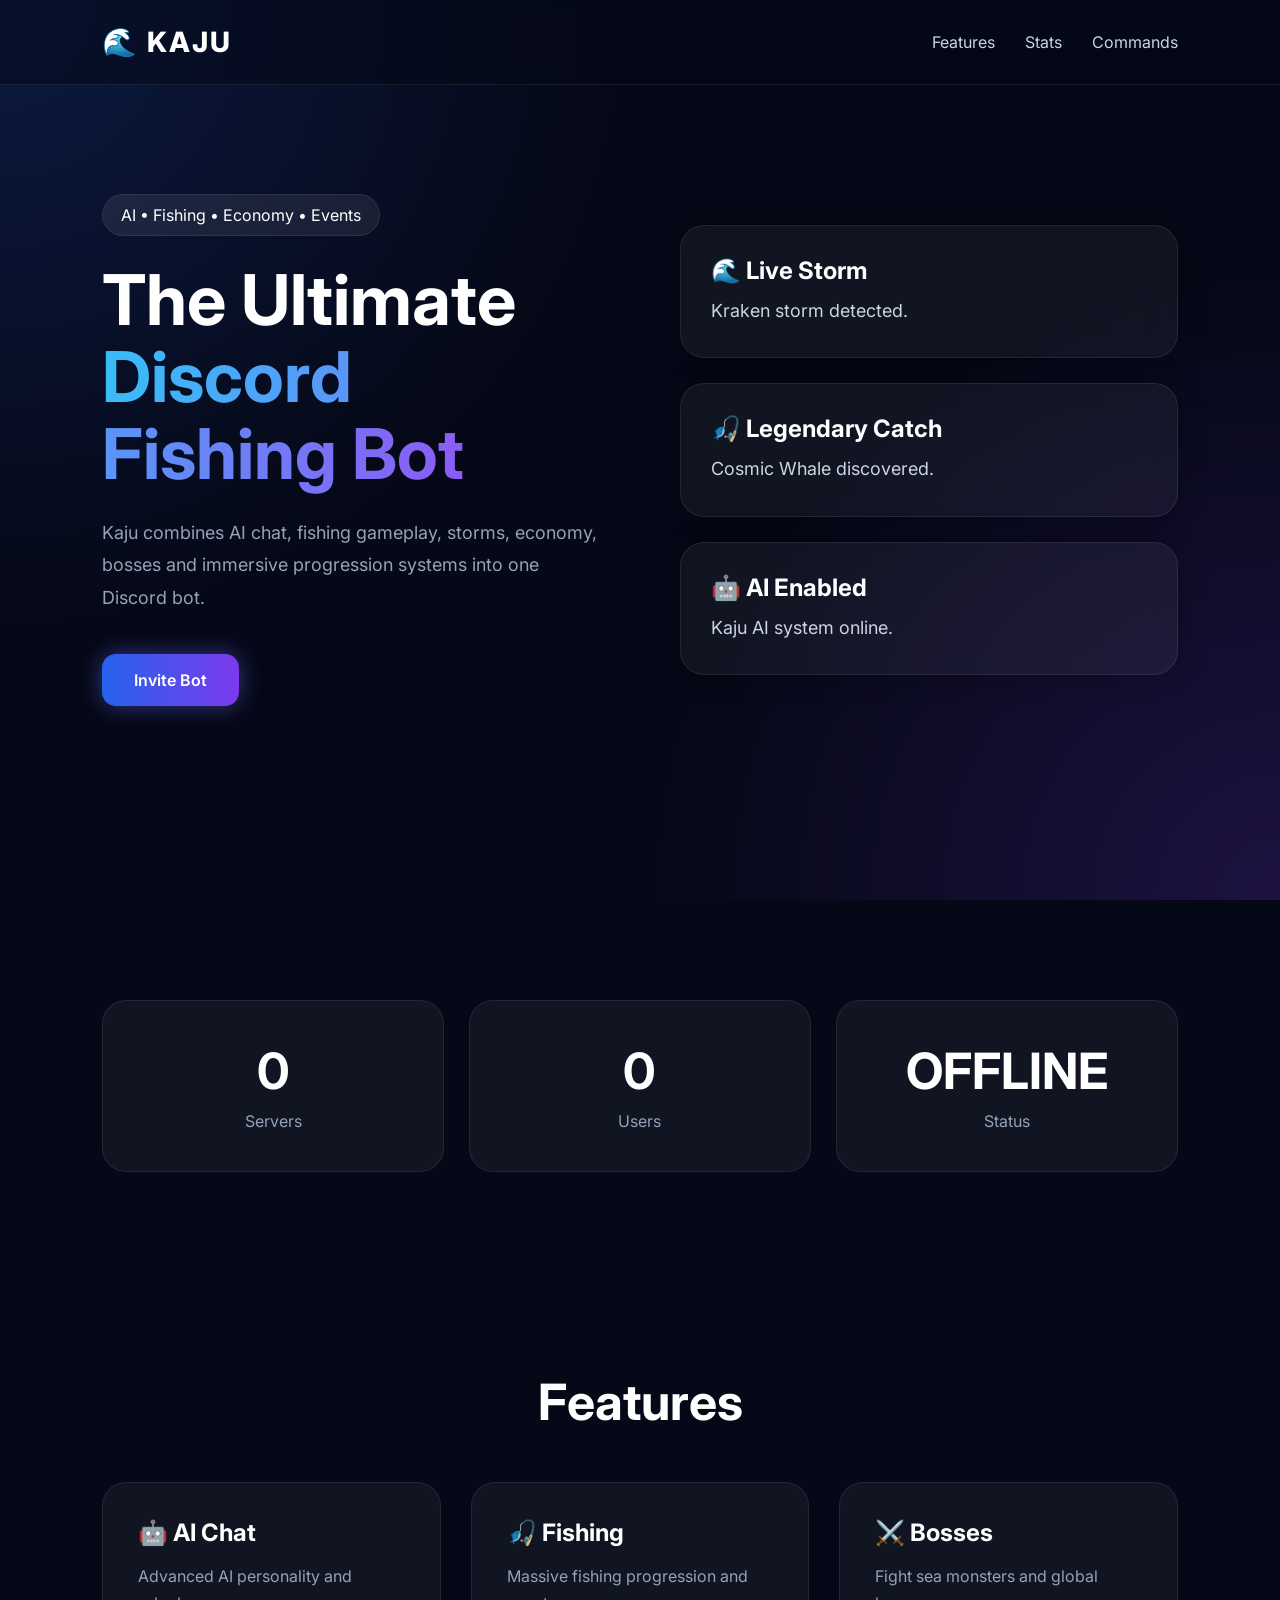
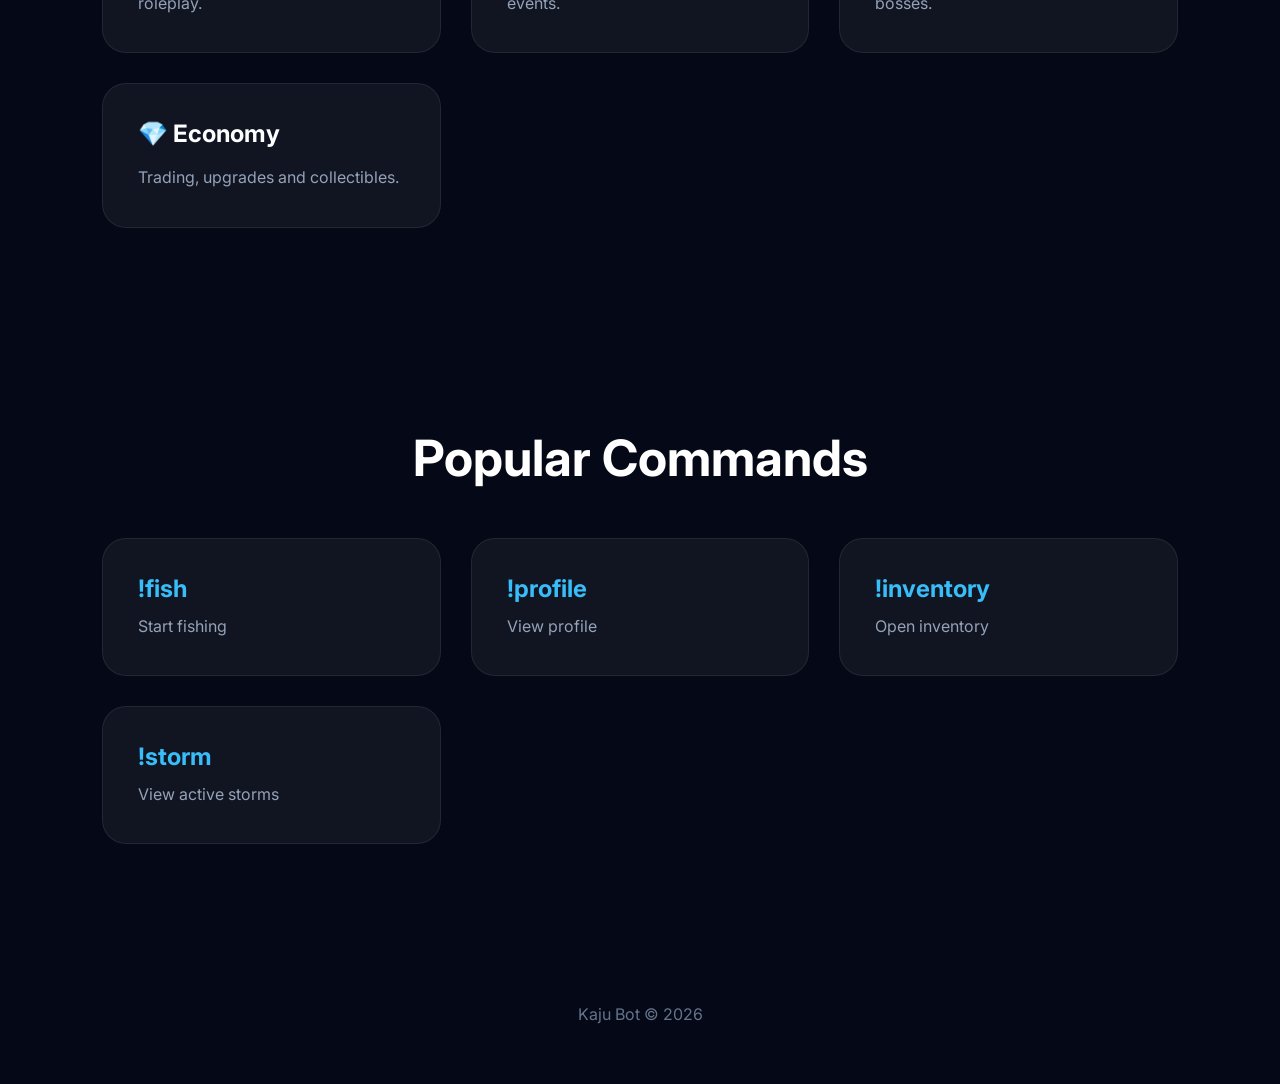
==== index.html @ e1eefea7 "Add files via upload" ====
<!DOCTYPE html>
<html lang="en">

<head>
  <meta charset="UTF-8" />
  <meta name="viewport" content="width=device-width, initial-scale=1.0" />

  <title>Kaju Bot</title>

  <link rel="stylesheet" href="style.css" />

  <link rel="preconnect" href="https://fonts.googleapis.com">
  <link rel="preconnect" href="https://fonts.gstatic.com" crossorigin>

  <link href="https://fonts.googleapis.com/css2?family=Inter:wght@300;400;500;600;700;800&display=swap" rel="stylesheet">
</head>

<body>

  <div class="bg"></div>

  <header>

    <div class="logo">
      🌊 KAJU
    </div>

    <nav>
      <a href="#features">Features</a>
      <a href="#stats">Stats</a>
      <a href="#commands">Commands</a>
    </nav>

  </header>

  <section class="hero">

    <div class="hero-left">

      <div class="tag">
        AI • Fishing • Economy • Events
      </div>

      <h1>
        The Ultimate
        <span>Discord Fishing Bot</span>
      </h1>

      <p>
        Kaju combines AI chat, fishing gameplay,
        storms, economy, bosses and immersive
        progression systems into one Discord bot.
      </p>

      <div class="buttons">

        <a class="invite-btn"
          href="https://discord.com/oauth2/authorize?client_id=1500005768932622487&permissions=8&integration_type=0&scope=bot+applications.commands"
          target="_blank">

          Invite Bot

        </a>

      </div>

    </div>

    <div class="hero-right">

      <div class="glass-card floating">
        <h3>🌊 Live Storm</h3>
        <p>Kraken storm detected.</p>
      </div>

      <div class="glass-card floating delay">
        <h3>🎣 Legendary Catch</h3>
        <p>Cosmic Whale discovered.</p>
      </div>

      <div class="glass-card floating slow">
        <h3>🤖 AI Enabled</h3>
        <p>Kaju AI system online.</p>
      </div>

    </div>

  </section>

  <section class="stats" id="stats">

    <div class="stat-card">
      <h2 id="servers">0</h2>
      <p>Servers</p>
    </div>

    <div class="stat-card">
      <h2 id="users">0</h2>
      <p>Users</p>
    </div>

    <div class="stat-card">
      <h2 id="online">OFFLINE</h2>
      <p>Status</p>
    </div>

  </section>

  <section class="features" id="features">

    <h2>Features</h2>

    <div class="feature-grid">

      <div class="feature-card">
        <h3>🤖 AI Chat</h3>
        <p>Advanced AI personality and roleplay.</p>
      </div>

      <div class="feature-card">
        <h3>🎣 Fishing</h3>
        <p>Massive fishing progression and events.</p>
      </div>

      <div class="feature-card">
        <h3>⚔️ Bosses</h3>
        <p>Fight sea monsters and global bosses.</p>
      </div>

      <div class="feature-card">
        <h3>💎 Economy</h3>
        <p>Trading, upgrades and collectibles.</p>
      </div>

    </div>

  </section>

  <section class="commands" id="commands">

    <h2>Popular Commands</h2>

    <div class="command-grid">

      <div class="command-card">
        <span>!fish</span>
        <p>Start fishing</p>
      </div>

      <div class="command-card">
        <span>!profile</span>
        <p>View profile</p>
      </div>

      <div class="command-card">
        <span>!inventory</span>
        <p>Open inventory</p>
      </div>

      <div class="command-card">
        <span>!storm</span>
        <p>View active storms</p>
      </div>

    </div>

  </section>

  <footer>
    <p>Kaju Bot © 2026</p>
  </footer>

  <script src="script.js"></script>

</body>
</html>
---- style.css ----
*{
  margin:0;
  padding:0;
  box-sizing:border-box;
}

html{
  scroll-behavior:smooth;
}

body{
  font-family:'Inter',sans-serif;
  background:#050816;
  color:white;
  overflow-x:hidden;
}

.bg{
  position:fixed;
  width:100%;
  height:100%;
  background:
    radial-gradient(circle at top left,#2563eb33,transparent 40%),
    radial-gradient(circle at bottom right,#7c3aed33,transparent 40%),
    #050816;
  z-index:-1;
}

header{
  display:flex;
  justify-content:space-between;
  align-items:center;
  padding:25px 8%;
  position:fixed;
  width:100%;
  top:0;
  backdrop-filter:blur(12px);
  background:rgba(5,8,22,0.5);
  z-index:100;
  border-bottom:1px solid rgba(255,255,255,0.08);
}

.logo{
  font-size:28px;
  font-weight:800;
  letter-spacing:2px;
}

nav{
  display:flex;
  gap:30px;
}

nav a{
  color:#cbd5e1;
  text-decoration:none;
  transition:0.3s;
}

nav a:hover{
  color:white;
}

.hero{
  min-height:100vh;
  display:grid;
  grid-template-columns:1fr 1fr;
  align-items:center;
  padding:0 8%;
  gap:80px;
}

.tag{
  display:inline-block;
  padding:10px 18px;
  border-radius:999px;
  background:rgba(255,255,255,0.08);
  margin-bottom:25px;
  border:1px solid rgba(255,255,255,0.08);
}

.hero h1{
  font-size:70px;
  margin-bottom:25px;
  line-height:1.1;
}

.hero h1 span{
  background:linear-gradient(90deg,#38bdf8,#8b5cf6);
  -webkit-background-clip:text;
  -webkit-text-fill-color:transparent;
}

.hero p{
  color:#94a3b8;
  line-height:1.8;
  font-size:18px;
  max-width:650px;
}

.buttons{
  margin-top:40px;
}

.invite-btn{
  background:linear-gradient(90deg,#2563eb,#7c3aed);
  color:white;
  text-decoration:none;
  padding:16px 32px;
  border-radius:14px;
  display:inline-block;
  font-weight:600;
  transition:0.3s;
  box-shadow:0 0 25px rgba(99,102,241,0.5);
}

.invite-btn:hover{
  transform:translateY(-5px);
}

.hero-right{
  display:flex;
  flex-direction:column;
  gap:25px;
}

.glass-card{
  background:rgba(255,255,255,0.05);
  border:1px solid rgba(255,255,255,0.08);
  backdrop-filter:blur(14px);
  padding:30px;
  border-radius:24px;
  box-shadow:0 0 30px rgba(0,0,0,0.3);
}

.glass-card h3{
  margin-bottom:10px;
  font-size:24px;
}

.glass-card p{
  color:#cbd5e1;
}

.floating{
  animation:float 5s ease-in-out infinite;
}

.delay{
  animation-delay:1s;
}

.slow{
  animation-delay:2s;
}

@keyframes float{
  0%{transform:translateY(0)}
  50%{transform:translateY(-12px)}
  100%{transform:translateY(0)}
}

.stats{
  display:grid;
  grid-template-columns:repeat(3,1fr);
  gap:25px;
  padding:100px 8%;
}

.stat-card{
  background:rgba(255,255,255,0.05);
  padding:40px;
  border-radius:24px;
  text-align:center;
  border:1px solid rgba(255,255,255,0.08);
}

.stat-card h2{
  font-size:50px;
  margin-bottom:10px;
}

.stat-card p{
  color:#94a3b8;
}

.features,
.commands{
  padding:100px 8%;
}

.features h2,
.commands h2{
  text-align:center;
  font-size:50px;
  margin-bottom:50px;
}

.feature-grid,
.command-grid{
  display:grid;
  grid-template-columns:repeat(auto-fit,minmax(250px,1fr));
  gap:30px;
}

.feature-card,
.command-card{
  background:rgba(255,255,255,0.05);
  padding:35px;
  border-radius:24px;
  border:1px solid rgba(255,255,255,0.08);
  transition:0.3s;
}

.feature-card:hover,
.command-card:hover{
  transform:translateY(-8px);
  border-color:#60a5fa;
}

.feature-card h3{
  margin-bottom:16px;
  font-size:24px;
}

.feature-card p,
.command-card p{
  color:#94a3b8;
  line-height:1.7;
}

.command-card span{
  color:#38bdf8;
  font-size:24px;
  font-weight:700;
  display:block;
  margin-bottom:10px;
}

footer{
  text-align:center;
  padding:60px;
  color:#64748b;
}

@media(max-width:900px){

  .hero{
    grid-template-columns:1fr;
    padding-top:140px;
  }

  .stats{
    grid-template-columns:1fr;
  }

  nav{
    display:none;
  }

  .hero h1{
    font-size:52px;
  }
}

@media(max-width:600px){

  .hero h1{
    font-size:42px;
  }
}
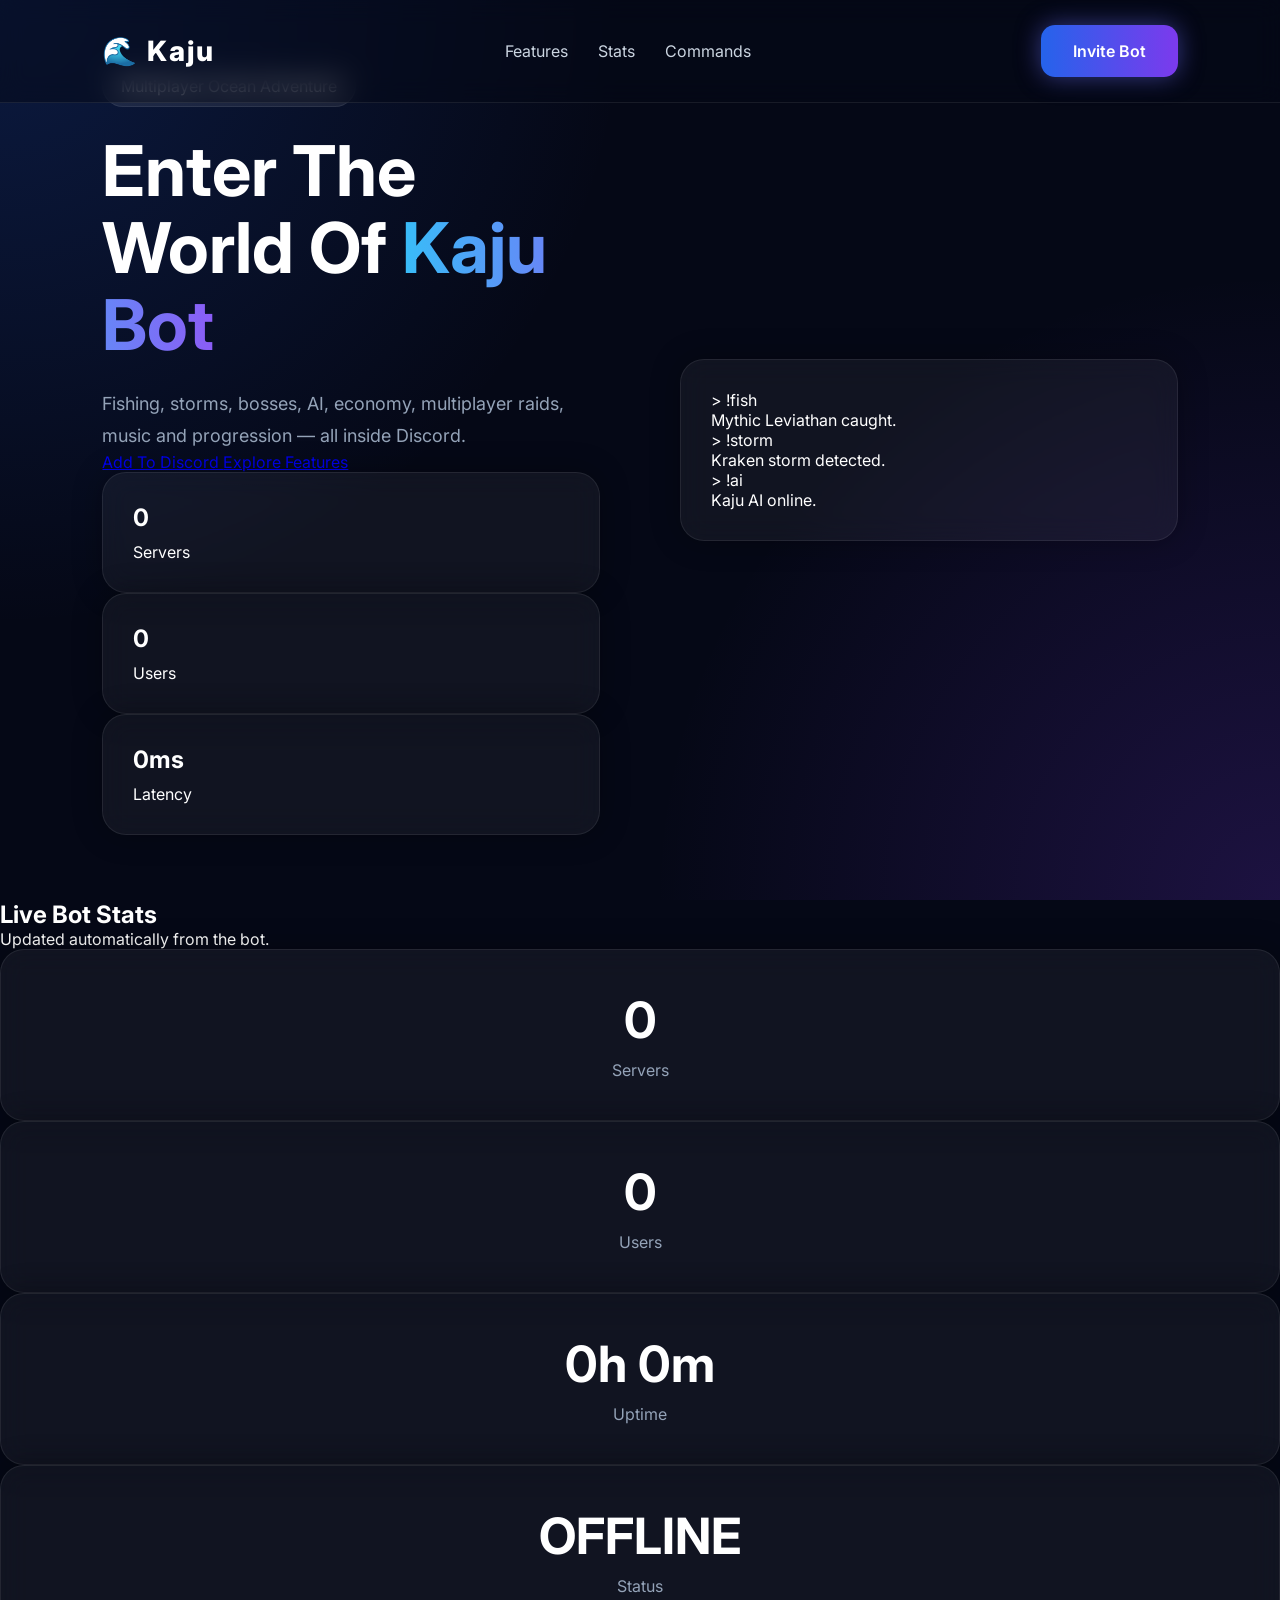
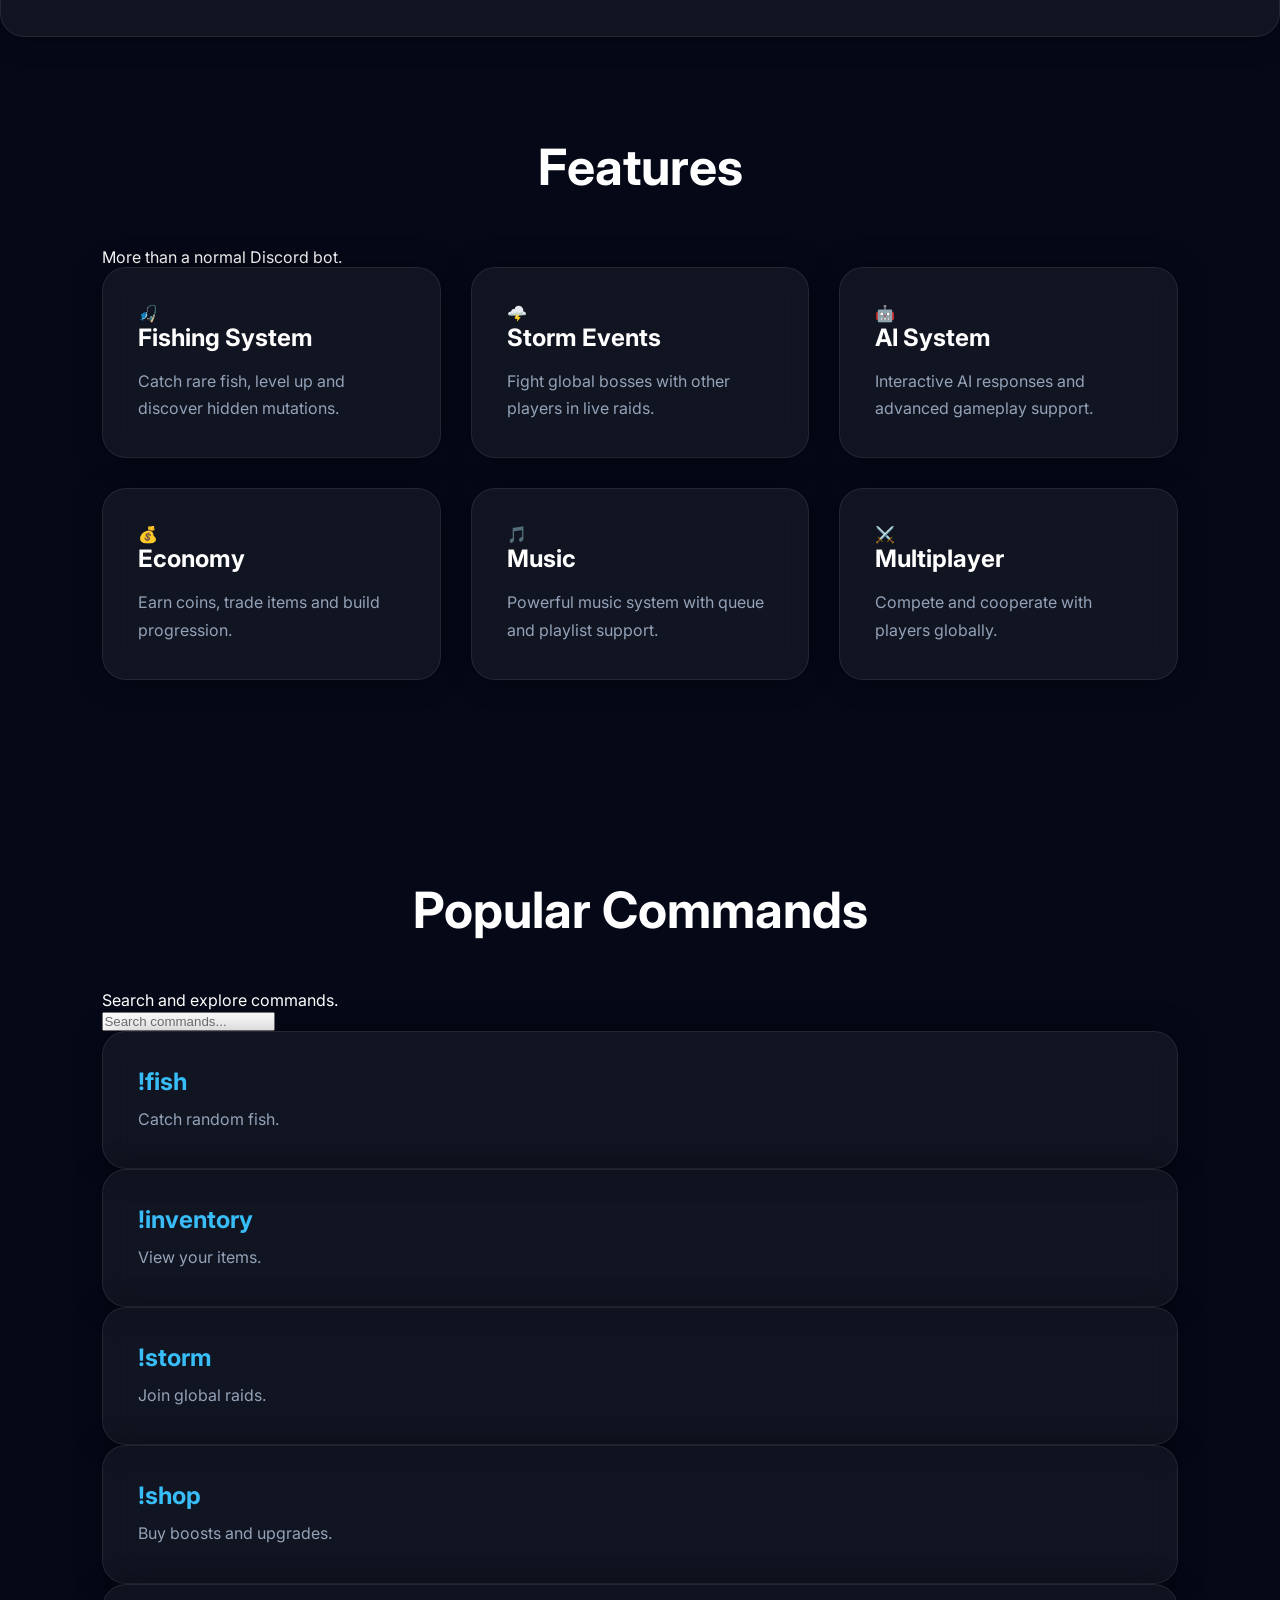
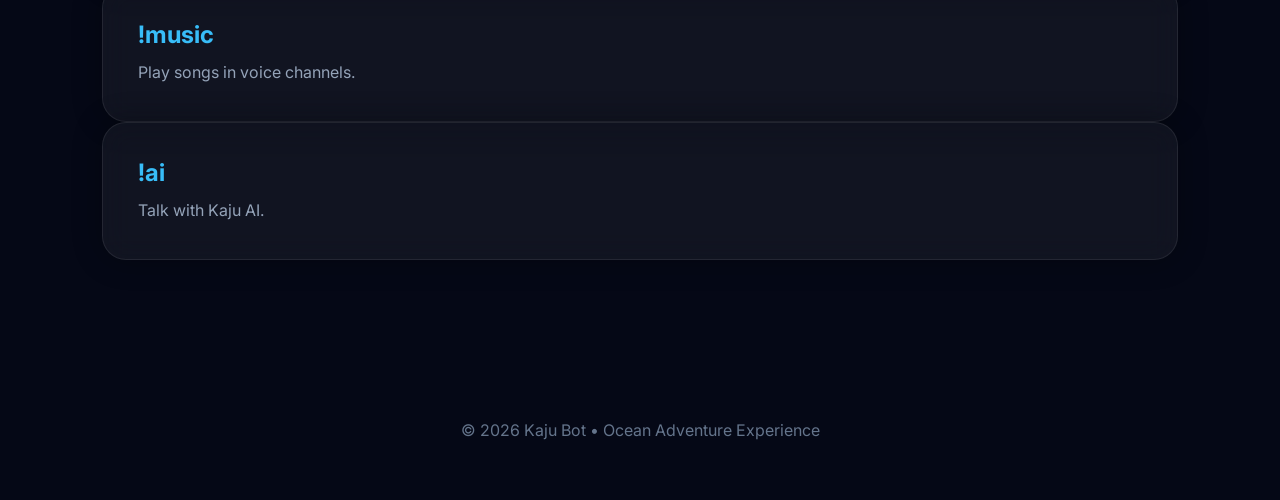
==== commit 3747febb: "Update index.html" ====
--- a/index.html
+++ b/index.html
@@ -1,176 +1,275 @@
 <!DOCTYPE html>
 <html lang="en">
-
 <head>
-  <meta charset="UTF-8" />
-  <meta name="viewport" content="width=device-width, initial-scale=1.0" />
-
+  <meta charset="UTF-8">
+  <meta name="viewport" content="width=device-width, initial-scale=1.0">
   <title>Kaju Bot</title>
-
-  <link rel="stylesheet" href="style.css" />
 
   <link rel="preconnect" href="https://fonts.googleapis.com">
   <link rel="preconnect" href="https://fonts.gstatic.com" crossorigin>
-
   <link href="https://fonts.googleapis.com/css2?family=Inter:wght@300;400;500;600;700;800&display=swap" rel="stylesheet">
+
+  <link rel="stylesheet" href="style.css">
 </head>
-
 <body>
 
-  <div class="bg"></div>
-
-  <header>
-
-    <div class="logo">
-      🌊 KAJU
-    </div>
-
-    <nav>
-      <a href="#features">Features</a>
-      <a href="#stats">Stats</a>
-      <a href="#commands">Commands</a>
-    </nav>
-
-  </header>
-
-  <section class="hero">
-
-    <div class="hero-left">
-
-      <div class="tag">
-        AI • Fishing • Economy • Events
-      </div>
-
-      <h1>
-        The Ultimate
-        <span>Discord Fishing Bot</span>
-      </h1>
-
-      <p>
-        Kaju combines AI chat, fishing gameplay,
-        storms, economy, bosses and immersive
-        progression systems into one Discord bot.
-      </p>
-
-      <div class="buttons">
-
-        <a class="invite-btn"
-          href="https://discord.com/oauth2/authorize?client_id=1500005768932622487&permissions=8&integration_type=0&scope=bot+applications.commands"
-          target="_blank">
-
-          Invite Bot
-
-        </a>
-
-      </div>
-
-    </div>
-
-    <div class="hero-right">
-
-      <div class="glass-card floating">
-        <h3>🌊 Live Storm</h3>
-        <p>Kraken storm detected.</p>
-      </div>
-
-      <div class="glass-card floating delay">
-        <h3>🎣 Legendary Catch</h3>
-        <p>Cosmic Whale discovered.</p>
-      </div>
-
-      <div class="glass-card floating slow">
-        <h3>🤖 AI Enabled</h3>
-        <p>Kaju AI system online.</p>
-      </div>
-
-    </div>
-
-  </section>
-
-  <section class="stats" id="stats">
-
-    <div class="stat-card">
-      <h2 id="servers">0</h2>
+<div class="cursor-glow"></div>
+
+<div class="bg"></div>
+
+<div class="ocean">
+  <div class="bubble x1"></div>
+  <div class="bubble x2"></div>
+  <div class="bubble x3"></div>
+  <div class="bubble x4"></div>
+  <div class="bubble x5"></div>
+</div>
+
+<header>
+  <div class="logo">
+    🌊 Kaju
+  </div>
+
+  <nav>
+    <a href="#features">Features</a>
+    <a href="#stats">Stats</a>
+    <a href="#commands">Commands</a>
+  </nav>
+
+  <a class="invite-btn" href="#">
+    Invite Bot
+  </a>
+</header>
+
+<section class="hero">
+
+  <div class="hero-left">
+
+    <div class="tag">
+      Multiplayer Ocean Adventure
+    </div>
+
+    <h1>
+      Enter The World Of
+      <span>Kaju Bot</span>
+    </h1>
+
+    <p>
+      Fishing, storms, bosses, AI, economy, multiplayer raids,
+      music and progression — all inside Discord.
+    </p>
+
+    <div class="hero-buttons">
+      <a href="#" class="primary-btn">
+        Add To Discord
+      </a>
+
+      <a href="#features" class="secondary-btn">
+        Explore Features
+      </a>
+    </div>
+
+    <div class="hero-stats">
+
+      <div class="mini-stat glass-card">
+        <h3 id="servers">0</h3>
+        <span>Servers</span>
+      </div>
+
+      <div class="mini-stat glass-card">
+        <h3 id="users">0</h3>
+        <span>Users</span>
+      </div>
+
+      <div class="mini-stat glass-card">
+        <h3 id="ping">0ms</h3>
+        <span>Latency</span>
+      </div>
+
+    </div>
+
+  </div>
+
+  <div class="hero-right">
+
+    <div class="terminal glass-card">
+
+      <div class="terminal-top">
+        <span></span>
+        <span></span>
+        <span></span>
+      </div>
+
+      <div class="line">> !fish</div>
+      <div class="line success">
+        Mythic Leviathan caught.
+      </div>
+
+      <div class="line">> !storm</div>
+      <div class="line danger" id="hero-status">
+        Kraken storm detected.
+      </div>
+
+      <div class="line">> !ai</div>
+      <div class="line info" id="ai-status">
+        Kaju AI online.
+      </div>
+
+    </div>
+
+  </div>
+
+</section>
+
+<section id="stats" class="stats-section reveal">
+
+  <div class="section-title">
+    <h2>Live Bot Stats</h2>
+    <p>Updated automatically from the bot.</p>
+  </div>
+
+  <div class="stats-grid">
+
+    <div class="stat-card glass-card">
+      <h2 id="servers-main">0</h2>
       <p>Servers</p>
     </div>
 
-    <div class="stat-card">
-      <h2 id="users">0</h2>
+    <div class="stat-card glass-card">
+      <h2 id="users-main">0</h2>
       <p>Users</p>
     </div>
 
-    <div class="stat-card">
-      <h2 id="online">OFFLINE</h2>
+    <div class="stat-card glass-card">
+      <h2 id="uptime">0h 0m</h2>
+      <p>Uptime</p>
+    </div>
+
+    <div class="stat-card glass-card">
+      <h2 id="status">OFFLINE</h2>
       <p>Status</p>
     </div>
 
-  </section>
-
-  <section class="features" id="features">
-
+  </div>
+
+</section>
+
+<section id="features" class="features reveal">
+
+  <div class="section-title">
     <h2>Features</h2>
-
-    <div class="feature-grid">
-
-      <div class="feature-card">
-        <h3>🤖 AI Chat</h3>
-        <p>Advanced AI personality and roleplay.</p>
-      </div>
-
-      <div class="feature-card">
-        <h3>🎣 Fishing</h3>
-        <p>Massive fishing progression and events.</p>
-      </div>
-
-      <div class="feature-card">
-        <h3>⚔️ Bosses</h3>
-        <p>Fight sea monsters and global bosses.</p>
-      </div>
-
-      <div class="feature-card">
-        <h3>💎 Economy</h3>
-        <p>Trading, upgrades and collectibles.</p>
-      </div>
-
-    </div>
-
-  </section>
-
-  <section class="commands" id="commands">
-
+    <p>More than a normal Discord bot.</p>
+  </div>
+
+  <div class="feature-grid">
+
+    <div class="feature-card glass-card">
+      <div class="icon">🎣</div>
+      <h3>Fishing System</h3>
+      <p>
+        Catch rare fish, level up and discover hidden mutations.
+      </p>
+    </div>
+
+    <div class="feature-card glass-card">
+      <div class="icon">🌩️</div>
+      <h3>Storm Events</h3>
+      <p>
+        Fight global bosses with other players in live raids.
+      </p>
+    </div>
+
+    <div class="feature-card glass-card">
+      <div class="icon">🤖</div>
+      <h3>AI System</h3>
+      <p>
+        Interactive AI responses and advanced gameplay support.
+      </p>
+    </div>
+
+    <div class="feature-card glass-card">
+      <div class="icon">💰</div>
+      <h3>Economy</h3>
+      <p>
+        Earn coins, trade items and build progression.
+      </p>
+    </div>
+
+    <div class="feature-card glass-card">
+      <div class="icon">🎵</div>
+      <h3>Music</h3>
+      <p>
+        Powerful music system with queue and playlist support.
+      </p>
+    </div>
+
+    <div class="feature-card glass-card">
+      <div class="icon">⚔️</div>
+      <h3>Multiplayer</h3>
+      <p>
+        Compete and cooperate with players globally.
+      </p>
+    </div>
+
+  </div>
+
+</section>
+
+<section id="commands" class="commands reveal">
+
+  <div class="section-title">
     <h2>Popular Commands</h2>
-
-    <div class="command-grid">
-
-      <div class="command-card">
-        <span>!fish</span>
-        <p>Start fishing</p>
-      </div>
-
-      <div class="command-card">
-        <span>!profile</span>
-        <p>View profile</p>
-      </div>
-
-      <div class="command-card">
-        <span>!inventory</span>
-        <p>Open inventory</p>
-      </div>
-
-      <div class="command-card">
-        <span>!storm</span>
-        <p>View active storms</p>
-      </div>
-
-    </div>
-
-  </section>
-
-  <footer>
-    <p>Kaju Bot © 2026</p>
-  </footer>
-
-  <script src="script.js"></script>
-
+    <p>Search and explore commands.</p>
+  </div>
+
+  <input
+    type="text"
+    id="search"
+    placeholder="Search commands..."
+  >
+
+  <div class="commands-grid" id="commandsGrid">
+
+    <div class="command-card glass-card">
+      <span>!fish</span>
+      <p>Catch random fish.</p>
+    </div>
+
+    <div class="command-card glass-card">
+      <span>!inventory</span>
+      <p>View your items.</p>
+    </div>
+
+    <div class="command-card glass-card">
+      <span>!storm</span>
+      <p>Join global raids.</p>
+    </div>
+
+    <div class="command-card glass-card">
+      <span>!shop</span>
+      <p>Buy boosts and upgrades.</p>
+    </div>
+
+    <div class="command-card glass-card">
+      <span>!music</span>
+      <p>Play songs in voice channels.</p>
+    </div>
+
+    <div class="command-card glass-card">
+      <span>!ai</span>
+      <p>Talk with Kaju AI.</p>
+    </div>
+
+  </div>
+
+</section>
+
+<footer>
+  <p>
+    © 2026 Kaju Bot • Ocean Adventure Experience
+  </p>
+</footer>
+
+<script src="script.js"></script>
 </body>
-</html>+</html>
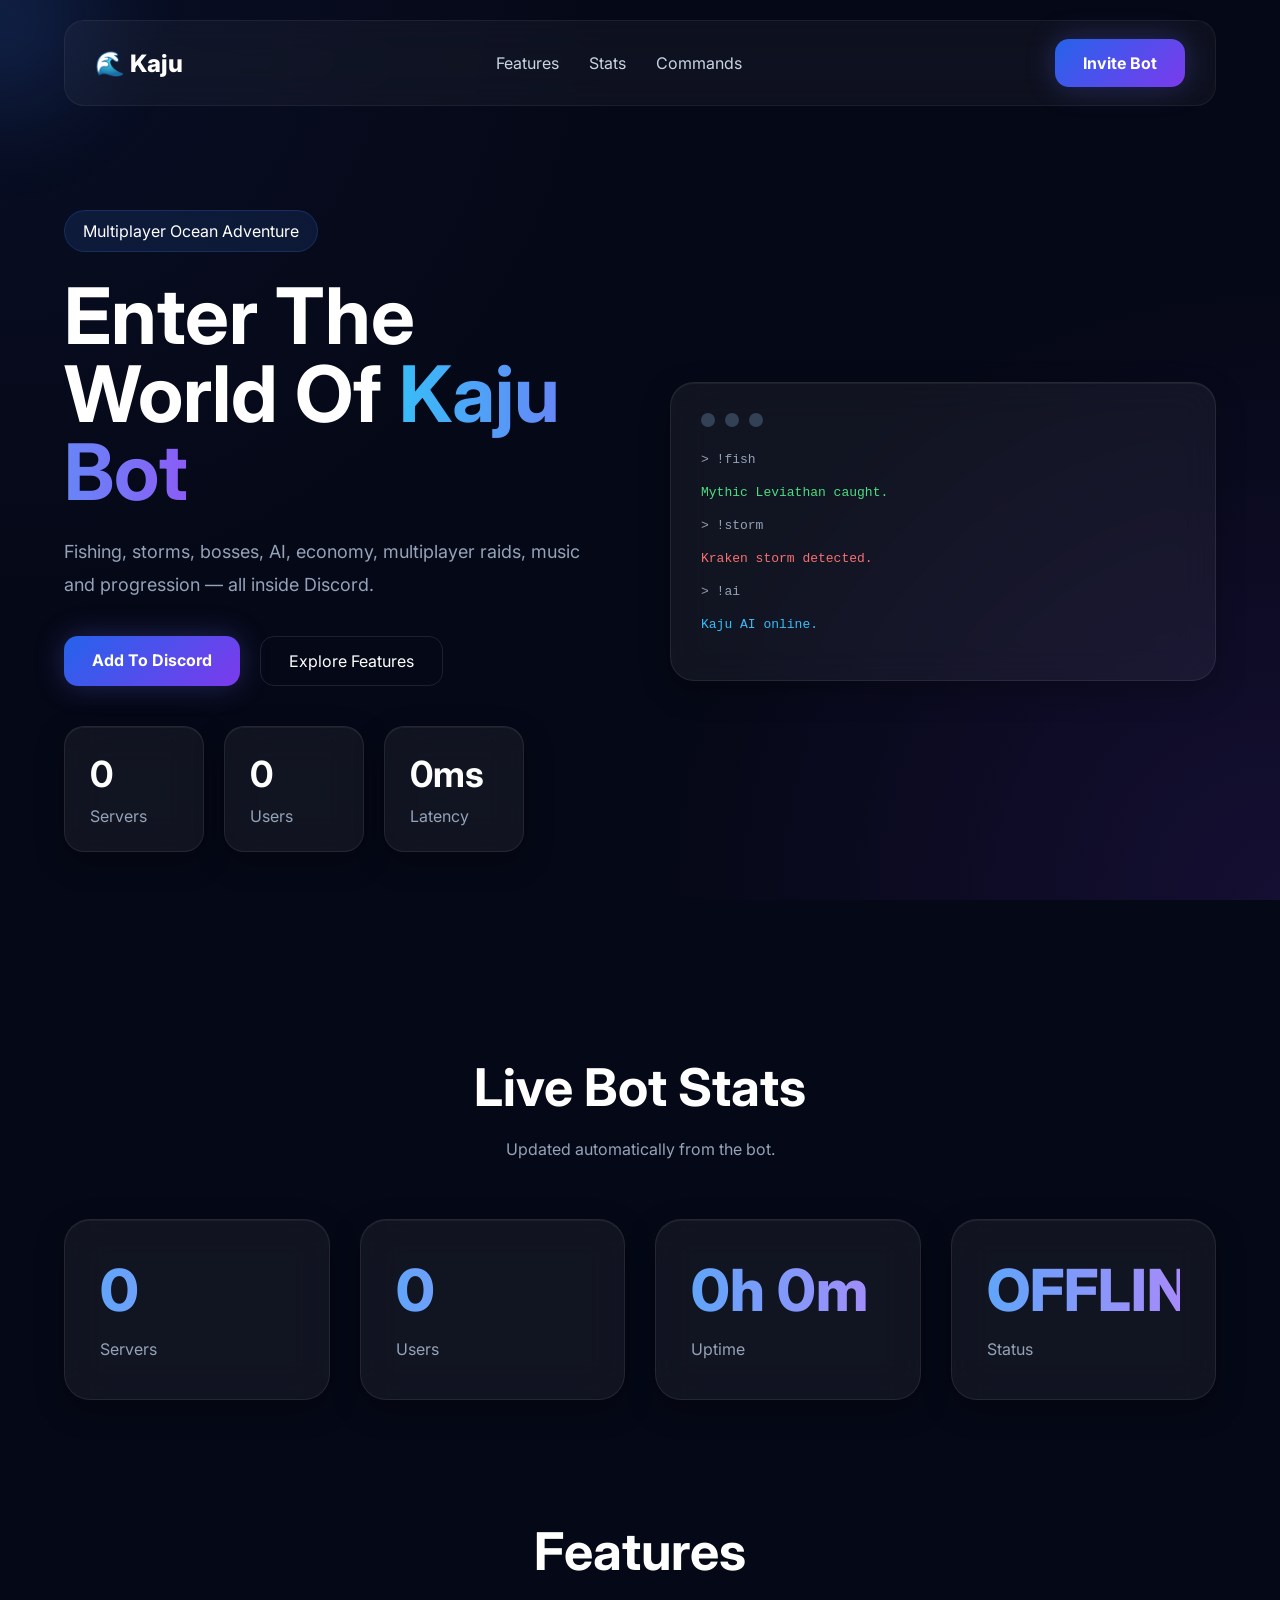
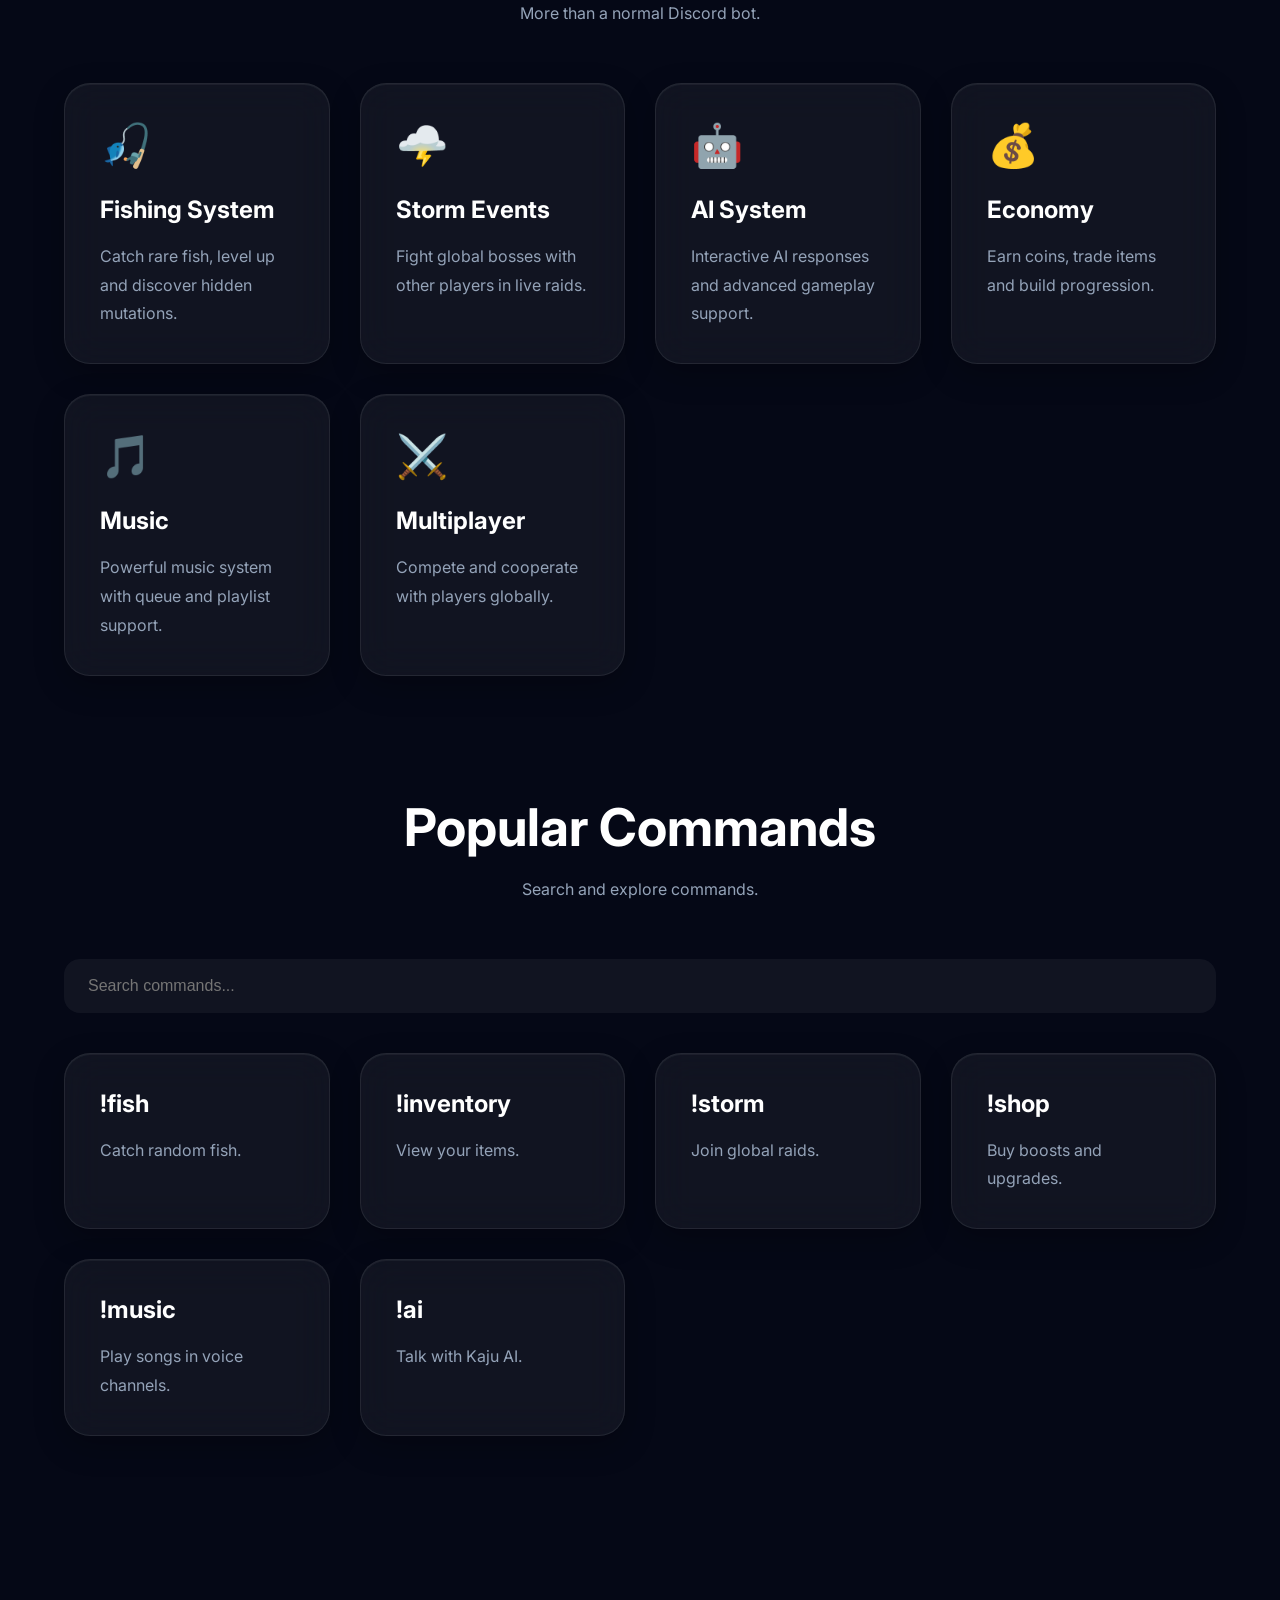
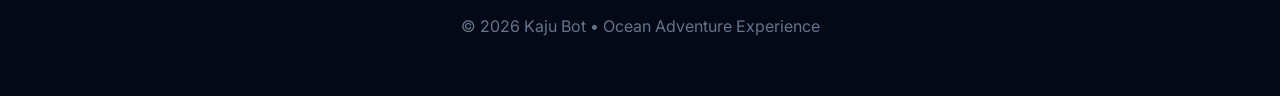
==== commit 604a055d: "Update index.html" ====
--- a/index.html
+++ b/index.html
@@ -7,10 +7,12 @@
 
   <link rel="preconnect" href="https://fonts.googleapis.com">
   <link rel="preconnect" href="https://fonts.gstatic.com" crossorigin>
+
   <link href="https://fonts.googleapis.com/css2?family=Inter:wght@300;400;500;600;700;800&display=swap" rel="stylesheet">
 
-  <link rel="stylesheet" href="style.css">
+  <link rel="stylesheet" href="style.css?v=2">
 </head>
+
 <body>
 
 <div class="cursor-glow"></div>
@@ -26,6 +28,7 @@
 </div>
 
 <header>
+
   <div class="logo">
     🌊 Kaju
   </div>
@@ -36,9 +39,14 @@
     <a href="#commands">Commands</a>
   </nav>
 
-  <a class="invite-btn" href="#">
+  <a
+    class="invite-btn"
+    href="https://discord.com/oauth2/authorize?client_id=1500005768932622487&permissions=8&integration_type=0&scope=bot+applications.commands"
+    target="_blank"
+  >
     Invite Bot
   </a>
+
 </header>
 
 <section class="hero">
@@ -55,18 +63,25 @@
     </h1>
 
     <p>
-      Fishing, storms, bosses, AI, economy, multiplayer raids,
-      music and progression — all inside Discord.
+      Fishing, storms, bosses, AI, economy,
+      multiplayer raids, music and progression —
+      all inside Discord.
     </p>
 
     <div class="hero-buttons">
-      <a href="#" class="primary-btn">
+
+      <a
+        href="https://discord.com/oauth2/authorize?client_id=1500005768932622487&permissions=8&integration_type=0&scope=bot+applications.commands"
+        class="primary-btn"
+        target="_blank"
+      >
         Add To Discord
       </a>
 
       <a href="#features" class="secondary-btn">
         Explore Features
       </a>
+
     </div>
 
     <div class="hero-stats">
@@ -101,17 +116,26 @@
       </div>
 
       <div class="line">> !fish</div>
+
       <div class="line success">
         Mythic Leviathan caught.
       </div>
 
       <div class="line">> !storm</div>
-      <div class="line danger" id="hero-status">
+
+      <div
+        class="line danger"
+        id="hero-status"
+      >
         Kraken storm detected.
       </div>
 
       <div class="line">> !ai</div>
-      <div class="line info" id="ai-status">
+
+      <div
+        class="line info"
+        id="ai-status"
+      >
         Kaju AI online.
       </div>
 
@@ -121,11 +145,17 @@
 
 </section>
 
-<section id="stats" class="stats-section reveal">
+<section
+  id="stats"
+  class="stats-section reveal"
+>
 
   <div class="section-title">
     <h2>Live Bot Stats</h2>
-    <p>Updated automatically from the bot.</p>
+
+    <p>
+      Updated automatically from the bot.
+    </p>
   </div>
 
   <div class="stats-grid">
@@ -154,72 +184,116 @@
 
 </section>
 
-<section id="features" class="features reveal">
+<section
+  id="features"
+  class="features reveal"
+>
 
   <div class="section-title">
+
     <h2>Features</h2>
-    <p>More than a normal Discord bot.</p>
+
+    <p>
+      More than a normal Discord bot.
+    </p>
+
   </div>
 
   <div class="feature-grid">
 
     <div class="feature-card glass-card">
       <div class="icon">🎣</div>
+
       <h3>Fishing System</h3>
-      <p>
-        Catch rare fish, level up and discover hidden mutations.
-      </p>
-    </div>
-
-    <div class="feature-card glass-card">
+
+      <p>
+        Catch rare fish, level up and
+        discover hidden mutations.
+      </p>
+    </div>
+
+    <div class="feature-card glass-card">
+
       <div class="icon">🌩️</div>
+
       <h3>Storm Events</h3>
-      <p>
-        Fight global bosses with other players in live raids.
-      </p>
-    </div>
-
-    <div class="feature-card glass-card">
+
+      <p>
+        Fight global bosses with other
+        players in live raids.
+      </p>
+
+    </div>
+
+    <div class="feature-card glass-card">
+
       <div class="icon">🤖</div>
+
       <h3>AI System</h3>
-      <p>
-        Interactive AI responses and advanced gameplay support.
-      </p>
-    </div>
-
-    <div class="feature-card glass-card">
+
+      <p>
+        Interactive AI responses and
+        advanced gameplay support.
+      </p>
+
+    </div>
+
+    <div class="feature-card glass-card">
+
       <div class="icon">💰</div>
+
       <h3>Economy</h3>
-      <p>
-        Earn coins, trade items and build progression.
-      </p>
-    </div>
-
-    <div class="feature-card glass-card">
+
+      <p>
+        Earn coins, trade items and
+        build progression.
+      </p>
+
+    </div>
+
+    <div class="feature-card glass-card">
+
       <div class="icon">🎵</div>
+
       <h3>Music</h3>
-      <p>
-        Powerful music system with queue and playlist support.
-      </p>
-    </div>
-
-    <div class="feature-card glass-card">
+
+      <p>
+        Powerful music system with queue
+        and playlist support.
+      </p>
+
+    </div>
+
+    <div class="feature-card glass-card">
+
       <div class="icon">⚔️</div>
+
       <h3>Multiplayer</h3>
-      <p>
-        Compete and cooperate with players globally.
-      </p>
+
+      <p>
+        Compete and cooperate with
+        players globally.
+      </p>
+
     </div>
 
   </div>
 
 </section>
 
-<section id="commands" class="commands reveal">
+<section
+  id="commands"
+  class="commands reveal"
+>
 
   <div class="section-title">
+
     <h2>Popular Commands</h2>
-    <p>Search and explore commands.</p>
+
+    <p>
+      Search and explore commands.
+    </p>
+
   </div>
 
   <input
@@ -228,7 +302,10 @@
     placeholder="Search commands..."
   >
 
-  <div class="commands-grid" id="commandsGrid">
+  <div
+    class="commands-grid"
+    id="commandsGrid"
+  >
 
     <div class="command-card glass-card">
       <span>!fish</span>
@@ -265,11 +342,14 @@
 </section>
 
 <footer>
+
   <p>
     © 2026 Kaju Bot • Ocean Adventure Experience
   </p>
+
 </footer>
 
-<script src="script.js"></script>
+<script src="script.js?v=2"></script>
+
 </body>
 </html>
--- a/style.css
+++ b/style.css
@@ -13,37 +13,94 @@
   background:#050816;
   color:white;
   overflow-x:hidden;
+  position:relative;
 }
 
 .bg{
   position:fixed;
-  width:100%;
-  height:100%;
+  inset:0;
+  z-index:-3;
   background:
-    radial-gradient(circle at top left,#2563eb33,transparent 40%),
-    radial-gradient(circle at bottom right,#7c3aed33,transparent 40%),
-    #050816;
+  radial-gradient(circle at top left,#1e3a8a22,transparent 40%),
+  radial-gradient(circle at bottom right,#7c3aed22,transparent 40%),
+  #050816;
+}
+
+.cursor-glow{
+  position:fixed;
+  width:300px;
+  height:300px;
+  border-radius:50%;
+  background:radial-gradient(circle,
+  rgba(59,130,246,0.18),
+  transparent 70%);
+  pointer-events:none;
+  transform:translate(-50%,-50%);
   z-index:-1;
+  filter:blur(30px);
+}
+
+.ocean{
+  position:fixed;
+  inset:0;
+  z-index:-2;
+  overflow:hidden;
+}
+
+.bubble{
+  position:absolute;
+  bottom:-100px;
+  width:40px;
+  height:40px;
+  border-radius:50%;
+  background:rgba(255,255,255,0.05);
+  animation:rise 15s infinite ease-in;
+}
+
+.x1{left:10%;animation-duration:12s;}
+.x2{left:30%;animation-duration:18s;}
+.x3{left:55%;animation-duration:15s;}
+.x4{left:75%;animation-duration:20s;}
+.x5{left:90%;animation-duration:10s;}
+
+@keyframes rise{
+  0%{
+    transform:translateY(0) scale(.5);
+    opacity:0;
+  }
+
+  20%{
+    opacity:1;
+  }
+
+  100%{
+    transform:translateY(-120vh) scale(1.2);
+    opacity:0;
+  }
 }
 
 header{
+  width:90%;
+  margin:20px auto;
+  padding:18px 30px;
   display:flex;
   justify-content:space-between;
   align-items:center;
-  padding:25px 8%;
-  position:fixed;
-  width:100%;
-  top:0;
-  backdrop-filter:blur(12px);
-  background:rgba(5,8,22,0.5);
-  z-index:100;
-  border-bottom:1px solid rgba(255,255,255,0.08);
+
+  position:sticky;
+  top:20px;
+  z-index:999;
+
+  backdrop-filter:blur(18px);
+  background:rgba(255,255,255,.04);
+
+  border:1px solid rgba(255,255,255,.06);
+  border-radius:20px;
 }
 
 .logo{
-  font-size:28px;
+  font-size:24px;
   font-weight:800;
-  letter-spacing:2px;
 }
 
 nav{
@@ -54,218 +111,297 @@
 nav a{
   color:#cbd5e1;
   text-decoration:none;
-  transition:0.3s;
+  transition:.3s;
 }
 
 nav a:hover{
   color:white;
 }
 
+.invite-btn,
+.primary-btn{
+  background:linear-gradient(135deg,#2563eb,#7c3aed);
+  color:white;
+  padding:14px 28px;
+  border-radius:14px;
+  text-decoration:none;
+  font-weight:700;
+  transition:.35s;
+  box-shadow:0 0 30px rgba(99,102,241,.3);
+}
+
+.invite-btn:hover,
+.primary-btn:hover{
+  transform:translateY(-5px);
+}
+
+.secondary-btn{
+  border:1px solid rgba(255,255,255,.1);
+  color:white;
+  padding:14px 28px;
+  border-radius:14px;
+  text-decoration:none;
+}
+
 .hero{
-  min-height:100vh;
+  width:90%;
+  min-height:90vh;
+  margin:auto;
+
   display:grid;
   grid-template-columns:1fr 1fr;
+  gap:60px;
   align-items:center;
-  padding:0 8%;
-  gap:80px;
 }
 
 .tag{
   display:inline-block;
   padding:10px 18px;
   border-radius:999px;
-  background:rgba(255,255,255,0.08);
+  background:rgba(59,130,246,.12);
+  border:1px solid rgba(59,130,246,.2);
   margin-bottom:25px;
-  border:1px solid rgba(255,255,255,0.08);
 }
 
 .hero h1{
-  font-size:70px;
+  font-size:78px;
+  line-height:1;
   margin-bottom:25px;
-  line-height:1.1;
 }
 
 .hero h1 span{
-  background:linear-gradient(90deg,#38bdf8,#8b5cf6);
+  background:linear-gradient(90deg,
+  #38bdf8,
+  #8b5cf6,
+  #06b6d4,
+  #38bdf8);
+
+  background-size:300%;
+
+  animation:gradientMove 6s linear infinite;
+
   -webkit-background-clip:text;
   -webkit-text-fill-color:transparent;
 }
 
+@keyframes gradientMove{
+  0%{background-position:0%;}
+  100%{background-position:300%;}
+}
+
 .hero p{
   color:#94a3b8;
+  font-size:18px;
   line-height:1.8;
-  font-size:18px;
-  max-width:650px;
-}
-
-.buttons{
-  margin-top:40px;
-}
-
-.invite-btn{
-  background:linear-gradient(90deg,#2563eb,#7c3aed);
-  color:white;
-  text-decoration:none;
-  padding:16px 32px;
-  border-radius:14px;
-  display:inline-block;
-  font-weight:600;
-  transition:0.3s;
-  box-shadow:0 0 25px rgba(99,102,241,0.5);
-}
-
-.invite-btn:hover{
-  transform:translateY(-5px);
-}
-
-.hero-right{
+  margin-bottom:35px;
+}
+
+.hero-buttons{
   display:flex;
-  flex-direction:column;
-  gap:25px;
+  gap:20px;
+  margin-bottom:40px;
+}
+
+.hero-stats{
+  display:flex;
+  gap:20px;
 }
 
 .glass-card{
   background:rgba(255,255,255,0.05);
   border:1px solid rgba(255,255,255,0.08);
-  backdrop-filter:blur(14px);
+  backdrop-filter:blur(18px);
+
+  box-shadow:
+  0 10px 30px rgba(0,0,0,0.25),
+  inset 0 1px 0 rgba(255,255,255,0.05);
+
+  transition:
+  transform .4s ease,
+  border-color .4s ease,
+  box-shadow .4s ease;
+}
+
+.glass-card:hover{
+  transform:
+  translateY(-10px)
+  scale(1.02);
+
+  border-color:#60a5fa;
+
+  box-shadow:
+  0 20px 40px rgba(37,99,235,0.25);
+}
+
+.mini-stat{
+  padding:25px;
+  border-radius:20px;
+  min-width:140px;
+}
+
+.mini-stat h3{
+  font-size:36px;
+  margin-bottom:10px;
+}
+
+.mini-stat span{
+  color:#94a3b8;
+}
+
+.terminal{
+  border-radius:24px;
   padding:30px;
-  border-radius:24px;
-  box-shadow:0 0 30px rgba(0,0,0,0.3);
-}
-
-.glass-card h3{
-  margin-bottom:10px;
-  font-size:24px;
-}
-
-.glass-card p{
-  color:#cbd5e1;
-}
-
-.floating{
-  animation:float 5s ease-in-out infinite;
-}
-
-.delay{
-  animation-delay:1s;
-}
-
-.slow{
-  animation-delay:2s;
-}
-
-@keyframes float{
-  0%{transform:translateY(0)}
-  50%{transform:translateY(-12px)}
-  100%{transform:translateY(0)}
-}
-
-.stats{
+}
+
+.terminal-top{
+  display:flex;
+  gap:10px;
+  margin-bottom:25px;
+}
+
+.terminal-top span{
+  width:14px;
+  height:14px;
+  border-radius:50%;
+  background:#334155;
+}
+
+.line{
+  margin:18px 0;
+  font-family:monospace;
+  color:#94a3b8;
+}
+
+.success{
+  color:#4ade80;
+}
+
+.danger{
+  color:#f87171;
+}
+
+.info{
+  color:#38bdf8;
+}
+
+section{
+  width:90%;
+  margin:120px auto;
+}
+
+.section-title{
+  text-align:center;
+  margin-bottom:60px;
+}
+
+.section-title h2{
+  font-size:52px;
+  margin-bottom:20px;
+}
+
+.section-title p{
+  color:#94a3b8;
+}
+
+.stats-grid,
+.feature-grid,
+.commands-grid{
   display:grid;
-  grid-template-columns:repeat(3,1fr);
-  gap:25px;
-  padding:100px 8%;
-}
-
-.stat-card{
-  background:rgba(255,255,255,0.05);
-  padding:40px;
-  border-radius:24px;
-  text-align:center;
-  border:1px solid rgba(255,255,255,0.08);
-}
-
-.stat-card h2{
-  font-size:50px;
-  margin-bottom:10px;
-}
-
-.stat-card p{
-  color:#94a3b8;
-}
-
-.features,
-.commands{
-  padding:100px 8%;
-}
-
-.features h2,
-.commands h2{
-  text-align:center;
-  font-size:50px;
-  margin-bottom:50px;
-}
-
-.feature-grid,
-.command-grid{
-  display:grid;
-  grid-template-columns:repeat(auto-fit,minmax(250px,1fr));
+  grid-template-columns:repeat(auto-fit,minmax(260px,1fr));
   gap:30px;
 }
 
+.stat-card,
 .feature-card,
 .command-card{
-  background:rgba(255,255,255,0.05);
   padding:35px;
-  border-radius:24px;
-  border:1px solid rgba(255,255,255,0.08);
-  transition:0.3s;
-}
-
-.feature-card:hover,
-.command-card:hover{
-  transform:translateY(-8px);
-  border-color:#60a5fa;
-}
-
-.feature-card h3{
-  margin-bottom:16px;
-  font-size:24px;
-}
-
-.feature-card p,
-.command-card p{
-  color:#94a3b8;
-  line-height:1.7;
-}
-
+  border-radius:26px;
+}
+
+.stat-card h2{
+  font-size:58px;
+  margin-bottom:10px;
+  font-weight:800;
+
+  background:linear-gradient(90deg,#60a5fa,#a78bfa);
+  -webkit-background-clip:text;
+  -webkit-text-fill-color:transparent;
+}
+
+.feature-card .icon{
+  font-size:42px;
+  margin-bottom:25px;
+}
+
+.feature-card h3,
 .command-card span{
-  color:#38bdf8;
   font-size:24px;
   font-weight:700;
   display:block;
-  margin-bottom:10px;
+  margin-bottom:18px;
+}
+
+.feature-card p,
+.command-card p,
+.stat-card p{
+  color:#94a3b8;
+  line-height:1.8;
+}
+
+#search{
+  width:100%;
+  margin-bottom:40px;
+  padding:18px 24px;
+  border:none;
+  outline:none;
+  border-radius:16px;
+
+  background:rgba(255,255,255,.05);
+  color:white;
+  font-size:16px;
 }
 
 footer{
   text-align:center;
-  padding:60px;
+  padding:60px 20px;
   color:#64748b;
 }
 
-@media(max-width:900px){
+.reveal{
+  opacity:0;
+  transform:translateY(60px);
+  transition:1s;
+}
+
+.reveal.show{
+  opacity:1;
+  transform:translateY(0);
+}
+
+.online{
+  color:#4ade80 !important;
+}
+
+.offline{
+  color:#f87171 !important;
+}
+
+@media(max-width:1000px){
 
   .hero{
     grid-template-columns:1fr;
-    padding-top:140px;
-  }
-
-  .stats{
-    grid-template-columns:1fr;
+  }
+
+  .hero h1{
+    font-size:52px;
   }
 
   nav{
     display:none;
   }
 
-  .hero h1{
-    font-size:52px;
-  }
-}
-
-@media(max-width:600px){
-
-  .hero h1{
-    font-size:42px;
-  }
-}+  .hero-stats{
+    flex-direction:column;
+  }
+
+}
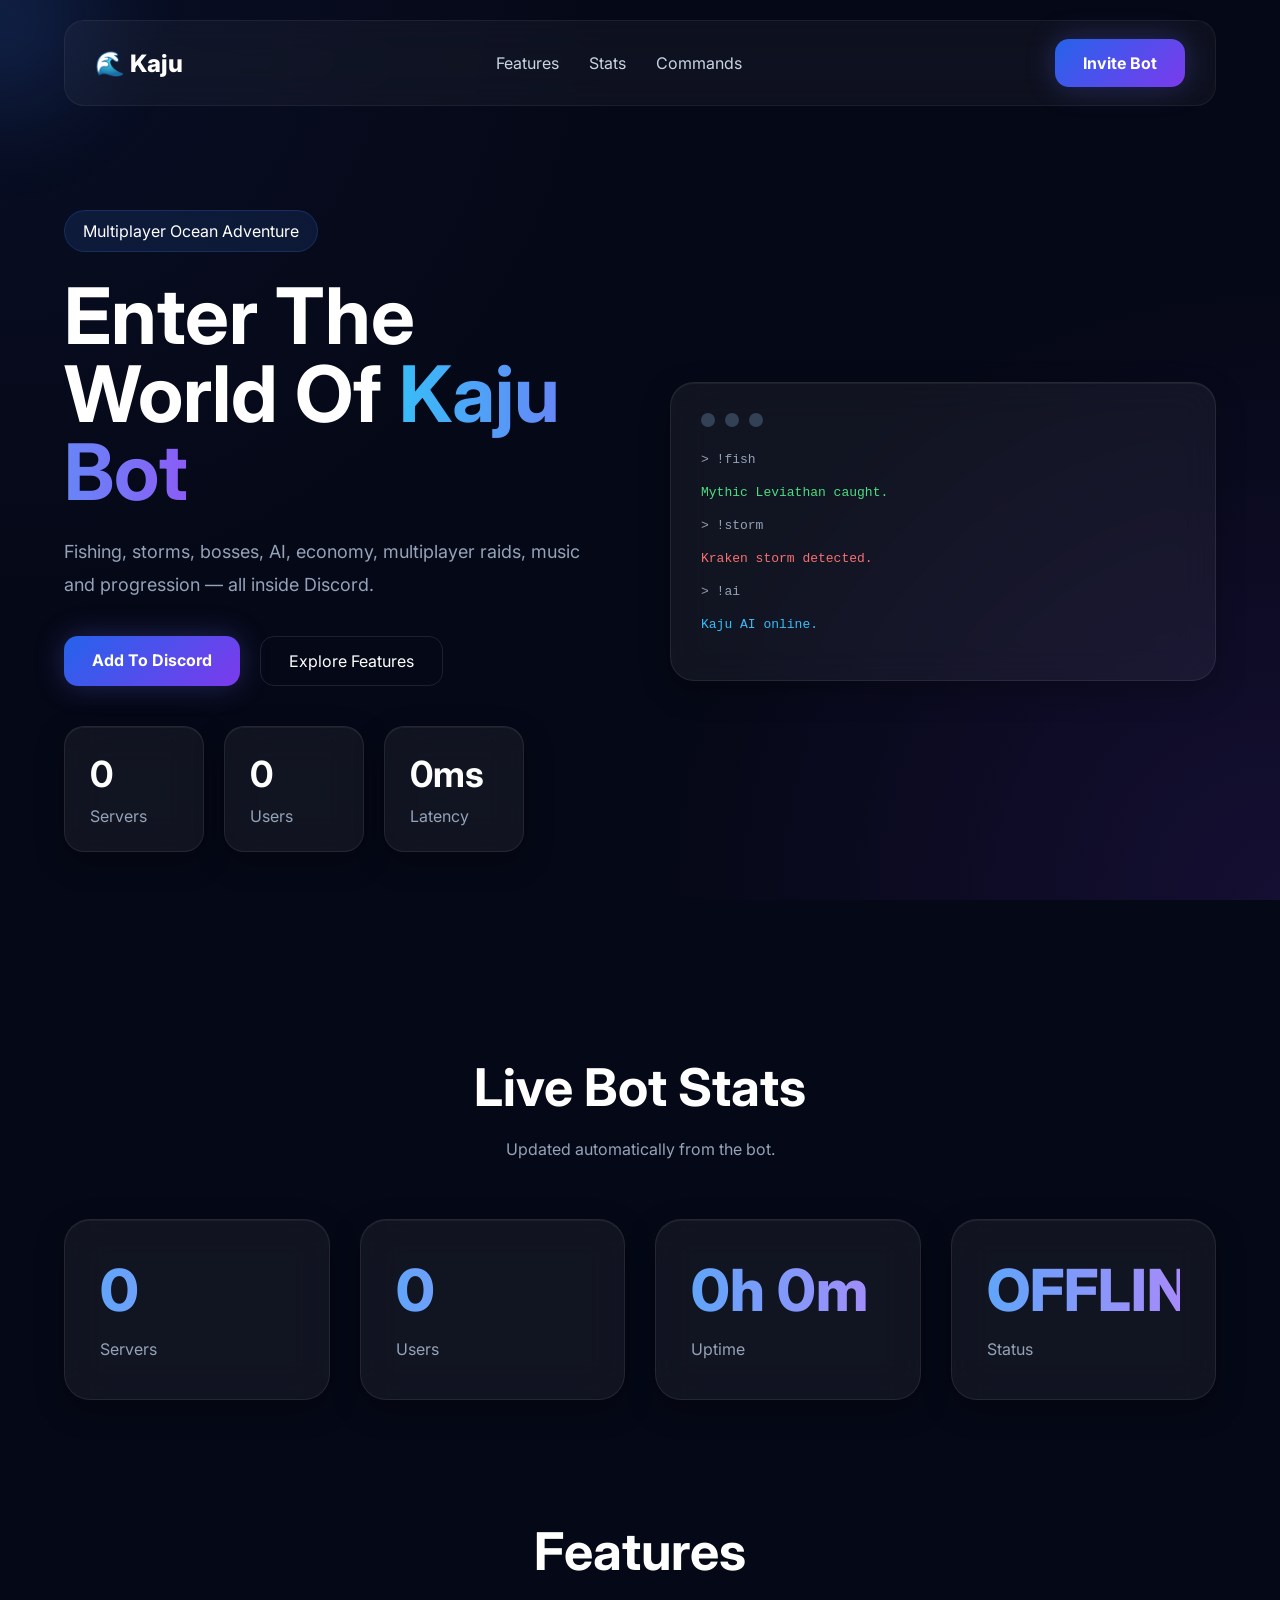
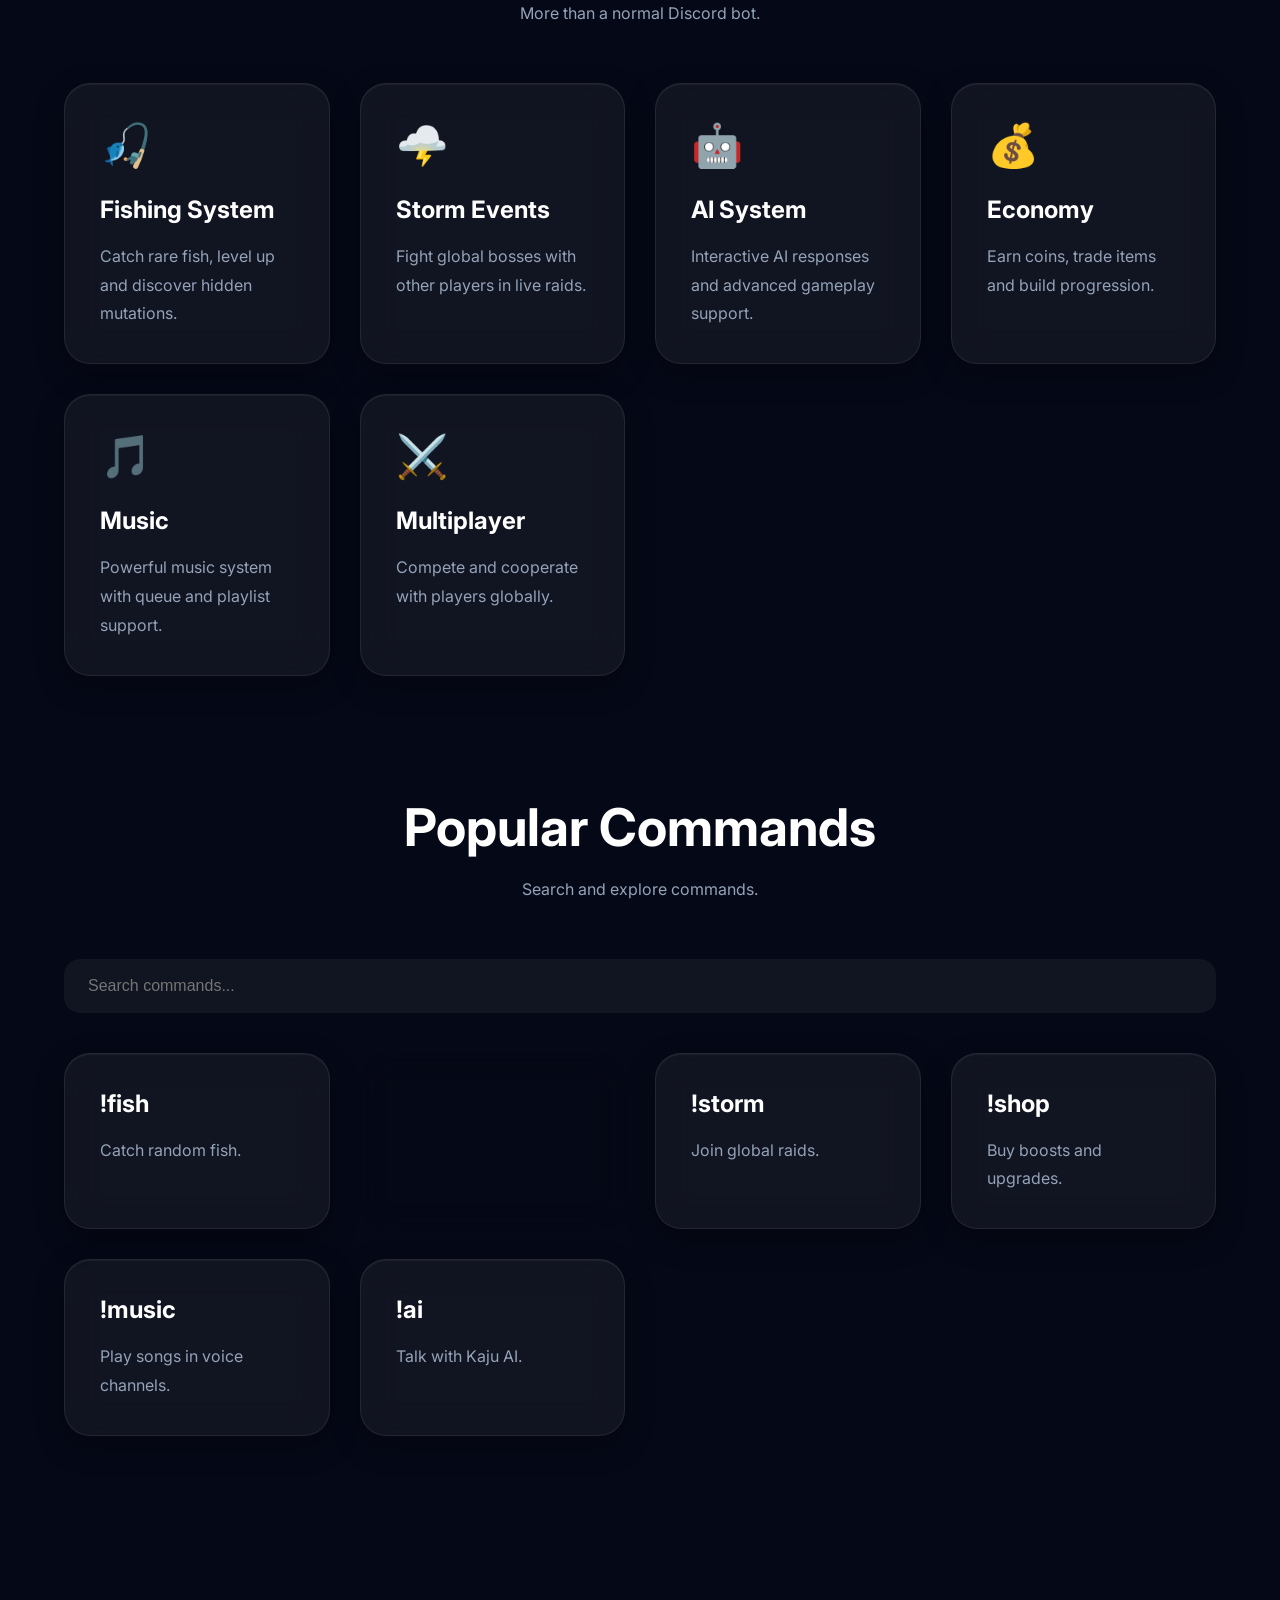
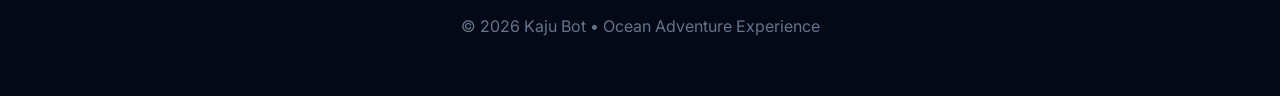
==== commit 1b486362: "Update index.html" ====
--- a/index.html
+++ b/index.html
@@ -41,7 +41,7 @@
 
   <a
     class="invite-btn"
-    href="https://discord.com/oauth2/authorize?client_id=1500005768932622487&permissions=8&integration_type=0&scope=bot+applications.commands"
+    href="https://discord.com/oauth2/authorize?client_id=1500005768932622487&permissions=36544179520&integration_type=0&scope=bot+applications.commands"
     target="_blank"
   >
     Invite Bot
@@ -71,7 +71,7 @@
     <div class="hero-buttons">
 
       <a
-        href="https://discord.com/oauth2/authorize?client_id=1500005768932622487&permissions=8&integration_type=0&scope=bot+applications.commands"
+        href="https://discord.com/oauth2/authorize?client_id=1500005768932622487&permissions=36544179520&integration_type=0&scope=bot+applications.commands"
         class="primary-btn"
         target="_blank"
       >
